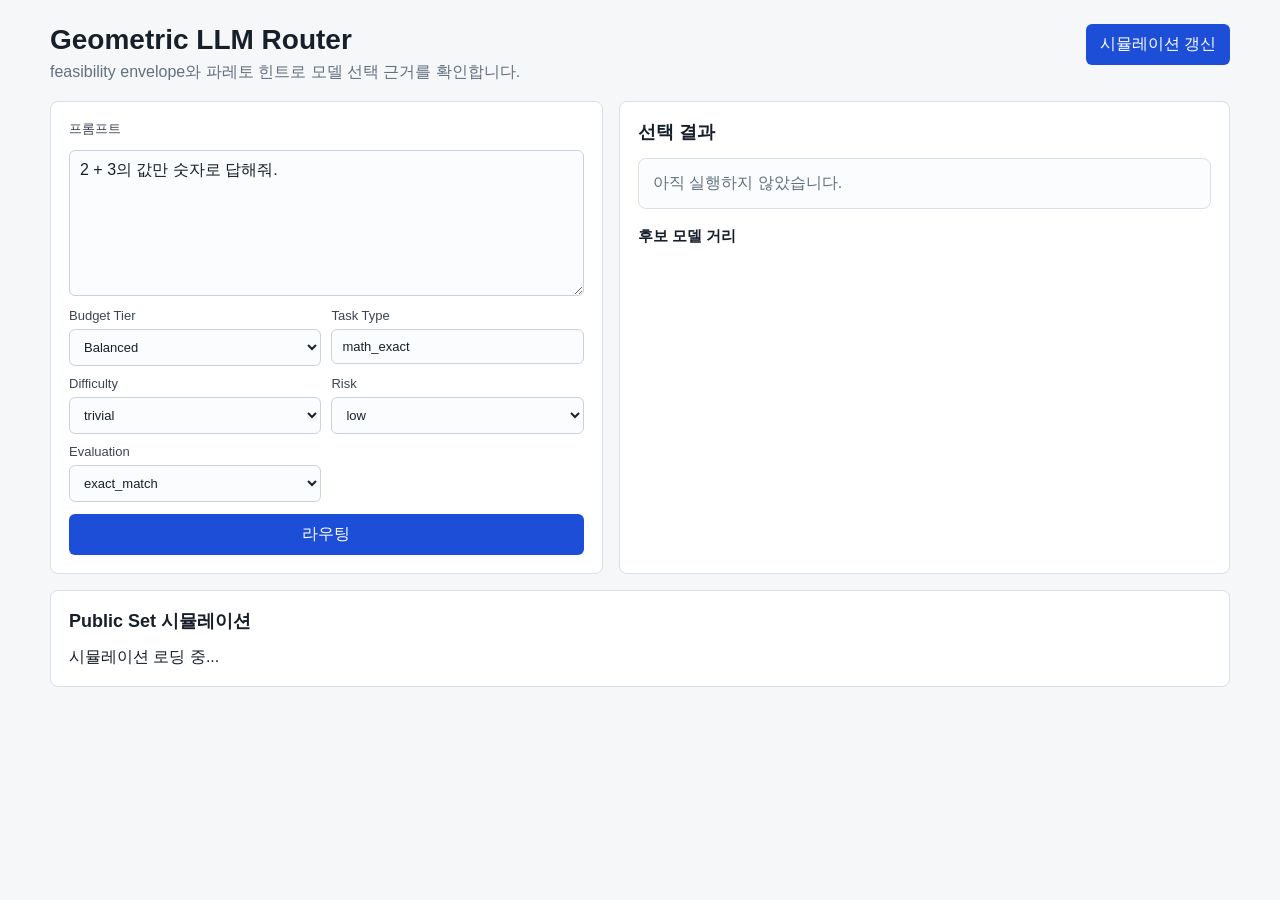
==== geometric_viewer/index.html @ f5169ef1 "feat: geometric-router 개발" ====
<!doctype html>
<html lang="ko">
  <head>
    <meta charset="utf-8" />
    <meta name="viewport" content="width=device-width, initial-scale=1" />
    <title>Geometric LLM Router</title>
    <link rel="stylesheet" href="styles.css" />
  </head>
  <body>
    <main class="shell">
      <header class="topbar">
        <div>
          <h1>Geometric LLM Router</h1>
          <p>feasibility envelope와 파레토 힌트로 모델 선택 근거를 확인합니다.</p>
        </div>
        <button id="refreshSimulation" type="button">시뮬레이션 갱신</button>
      </header>

      <section class="workspace">
        <form id="routeForm" class="panel route-panel">
          <label for="prompt">프롬프트</label>
          <textarea id="prompt" rows="7">2 + 3의 값만 숫자로 답해줘.</textarea>

          <div class="grid">
            <label>
              Budget Tier
              <select id="tier">
                <option value="fast">Fast</option>
                <option value="balanced" selected>Balanced</option>
                <option value="premium">Premium</option>
              </select>
            </label>
            <label>
              Task Type
              <input id="taskType" value="math_exact" />
            </label>
            <label>
              Difficulty
              <select id="difficulty">
                <option value="">auto</option>
                <option value="trivial" selected>trivial</option>
                <option value="medium">medium</option>
                <option value="hard">hard</option>
                <option value="unknown">unknown</option>
              </select>
            </label>
            <label>
              Risk
              <select id="riskLevel">
                <option value="">auto</option>
                <option value="low" selected>low</option>
                <option value="medium">medium</option>
                <option value="high">high</option>
              </select>
            </label>
            <label>
              Evaluation
              <select id="evaluationType">
                <option value="">unknown</option>
                <option value="exact_match" selected>exact_match</option>
                <option value="unit_test">unit_test</option>
                <option value="exact_json">exact_json</option>
                <option value="constraint_check">constraint_check</option>
                <option value="rubric_check">rubric_check</option>
                <option value="required_clarification">required_clarification</option>
              </select>
            </label>
          </div>

          <button type="submit">라우팅</button>
        </form>

        <section class="panel result-panel">
          <h2>선택 결과</h2>
          <div id="decision" class="decision empty">아직 실행하지 않았습니다.</div>
          <h3>후보 모델 거리</h3>
          <div id="candidates" class="candidate-list"></div>
        </section>
      </section>

      <section class="panel">
        <h2>Public Set 시뮬레이션</h2>
        <div id="simulation" class="simulation-grid"></div>
      </section>
    </main>
    <script src="app.js"></script>
  </body>
</html>
---- geometric_viewer/styles.css ----
:root {
  color-scheme: light;
  font-family: Arial, "Noto Sans KR", sans-serif;
  background: #f6f7f9;
  color: #17202a;
}

* {
  box-sizing: border-box;
}

body {
  margin: 0;
}

.shell {
  width: min(1180px, calc(100vw - 32px));
  margin: 0 auto;
  padding: 24px 0 40px;
}

.topbar {
  display: flex;
  justify-content: space-between;
  align-items: flex-start;
  gap: 16px;
  margin-bottom: 18px;
}

h1,
h2,
h3,
p {
  margin: 0;
}

h1 {
  font-size: 28px;
}

h2 {
  font-size: 18px;
  margin-bottom: 14px;
}

h3 {
  font-size: 15px;
  margin: 18px 0 10px;
}

p {
  margin-top: 6px;
  color: #617080;
}

button,
select,
input,
textarea {
  font: inherit;
}

button {
  border: 0;
  border-radius: 6px;
  background: #1d4ed8;
  color: white;
  padding: 10px 14px;
  cursor: pointer;
}

button:hover {
  background: #1e40af;
}

.workspace {
  display: grid;
  grid-template-columns: minmax(360px, 0.95fr) minmax(420px, 1.05fr);
  gap: 16px;
  margin-bottom: 16px;
}

.panel {
  background: white;
  border: 1px solid #d9e0e8;
  border-radius: 8px;
  padding: 18px;
}

.route-panel {
  display: flex;
  flex-direction: column;
  gap: 12px;
}

label {
  display: flex;
  flex-direction: column;
  gap: 6px;
  color: #3b4652;
  font-size: 13px;
}

textarea,
input,
select {
  width: 100%;
  border: 1px solid #c9d2dc;
  border-radius: 6px;
  padding: 9px 10px;
  background: #fbfcfd;
  color: #17202a;
}

textarea {
  resize: vertical;
  min-height: 140px;
}

.grid {
  display: grid;
  grid-template-columns: repeat(2, minmax(0, 1fr));
  gap: 10px;
}

.decision {
  border: 1px solid #d9e0e8;
  border-radius: 8px;
  padding: 14px;
  background: #fbfcfd;
}

.decision strong {
  display: block;
  font-size: 28px;
  margin-bottom: 8px;
}

.empty {
  color: #617080;
}

.evidence {
  display: grid;
  grid-template-columns: repeat(3, minmax(0, 1fr));
  gap: 8px;
  margin-top: 12px;
}

.metric {
  border: 1px solid #e1e7ee;
  border-radius: 6px;
  padding: 8px;
  background: white;
}

.metric span {
  display: block;
  color: #617080;
  font-size: 12px;
}

.metric b {
  font-size: 15px;
}

.candidate-list {
  display: grid;
  gap: 10px;
}

.candidate {
  border: 1px solid #d9e0e8;
  border-radius: 8px;
  padding: 12px;
}

.candidate-header {
  display: flex;
  justify-content: space-between;
  align-items: center;
  margin-bottom: 8px;
}

.badge {
  border-radius: 999px;
  padding: 4px 8px;
  font-size: 12px;
  background: #e5e7eb;
  color: #374151;
}

.badge.ok {
  background: #dcfce7;
  color: #166534;
}

.bar {
  height: 8px;
  border-radius: 999px;
  background: #e5e7eb;
  overflow: hidden;
}

.bar > div {
  height: 100%;
  background: #2563eb;
}

.simulation-grid {
  display: grid;
  grid-template-columns: repeat(3, minmax(0, 1fr));
  gap: 12px;
}

.sim-card {
  border: 1px solid #d9e0e8;
  border-radius: 8px;
  padding: 14px;
  background: #fbfcfd;
}

.sim-card h3 {
  margin-top: 0;
}

.sim-row {
  display: flex;
  justify-content: space-between;
  gap: 12px;
  padding: 5px 0;
  color: #3b4652;
}

@media (max-width: 860px) {
  .workspace,
  .simulation-grid {
    grid-template-columns: 1fr;
  }

  .topbar {
    flex-direction: column;
  }
}
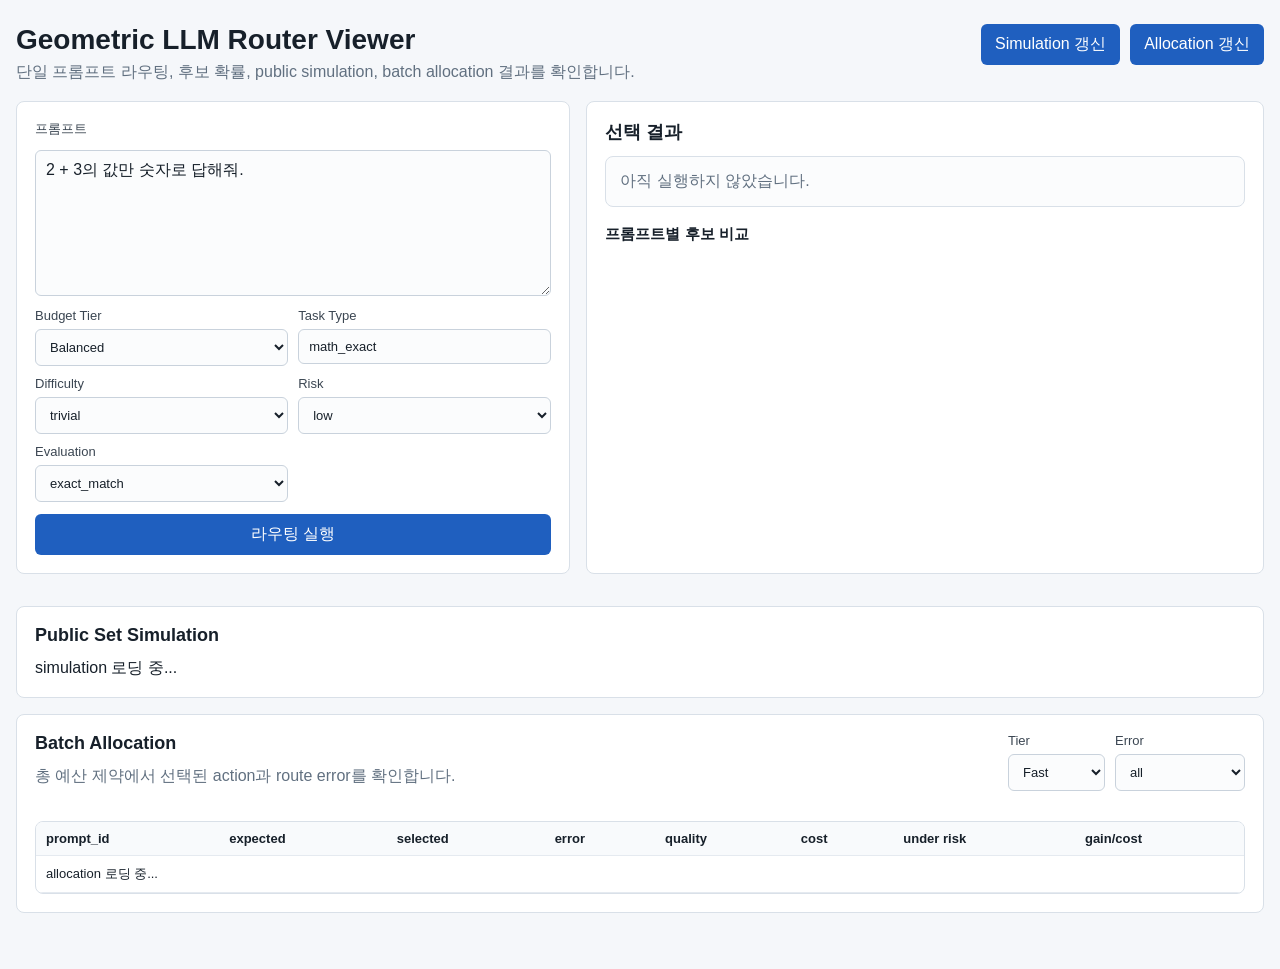
==== commit 7e650761: "refactor: viewer 완성도 개선         - batch allocation 결과 표         - under/over-route 케이스 필터         - " ====
--- a/geometric_viewer/index.html
+++ b/geometric_viewer/index.html
@@ -3,17 +3,20 @@
   <head>
     <meta charset="utf-8" />
     <meta name="viewport" content="width=device-width, initial-scale=1" />
-    <title>Geometric LLM Router</title>
+    <title>Geometric LLM Router Viewer</title>
     <link rel="stylesheet" href="styles.css" />
   </head>
   <body>
     <main class="shell">
       <header class="topbar">
         <div>
-          <h1>Geometric LLM Router</h1>
-          <p>feasibility envelope와 파레토 힌트로 모델 선택 근거를 확인합니다.</p>
+          <h1>Geometric LLM Router Viewer</h1>
+          <p>단일 프롬프트 라우팅, 후보 확률, public simulation, batch allocation 결과를 확인합니다.</p>
         </div>
-        <button id="refreshSimulation" type="button">시뮬레이션 갱신</button>
+        <div class="top-actions">
+          <button id="refreshSimulation" type="button">Simulation 갱신</button>
+          <button id="refreshAllocation" type="button">Allocation 갱신</button>
+        </div>
       </header>
 
       <section class="workspace">
@@ -51,36 +54,86 @@
                 <option value="low" selected>low</option>
                 <option value="medium">medium</option>
                 <option value="high">high</option>
+                <option value="unknown">unknown</option>
               </select>
             </label>
             <label>
               Evaluation
               <select id="evaluationType">
-                <option value="">unknown</option>
+                <option value="">auto</option>
                 <option value="exact_match" selected>exact_match</option>
+                <option value="numeric_count">numeric_count</option>
                 <option value="unit_test">unit_test</option>
                 <option value="exact_json">exact_json</option>
                 <option value="constraint_check">constraint_check</option>
                 <option value="rubric_check">rubric_check</option>
                 <option value="required_clarification">required_clarification</option>
+                <option value="refusal_check">refusal_check</option>
               </select>
             </label>
           </div>
 
-          <button type="submit">라우팅</button>
+          <button type="submit">라우팅 실행</button>
         </form>
 
         <section class="panel result-panel">
           <h2>선택 결과</h2>
           <div id="decision" class="decision empty">아직 실행하지 않았습니다.</div>
-          <h3>후보 모델 거리</h3>
+          <h3>프롬프트별 후보 비교</h3>
           <div id="candidates" class="candidate-list"></div>
         </section>
       </section>
 
       <section class="panel">
-        <h2>Public Set 시뮬레이션</h2>
+        <h2>Public Set Simulation</h2>
         <div id="simulation" class="simulation-grid"></div>
+      </section>
+
+      <section class="panel allocation-panel">
+        <div class="section-header">
+          <div>
+            <h2>Batch Allocation</h2>
+            <p>총 예산 제약에서 선택된 action과 route error를 확인합니다.</p>
+          </div>
+          <div class="filters">
+            <label>
+              Tier
+              <select id="allocationTier">
+                <option value="fast" selected>Fast</option>
+                <option value="balanced">Balanced</option>
+                <option value="premium">Premium</option>
+              </select>
+            </label>
+            <label>
+              Error
+              <select id="allocationFilter">
+                <option value="all" selected>all</option>
+                <option value="under_route">under_route</option>
+                <option value="over_route">over_route</option>
+                <option value="should_abstain">should_abstain</option>
+                <option value="ok">ok</option>
+              </select>
+            </label>
+          </div>
+        </div>
+        <div id="allocationSummary" class="summary-strip"></div>
+        <div class="table-wrap">
+          <table>
+            <thead>
+              <tr>
+                <th>prompt_id</th>
+                <th>expected</th>
+                <th>selected</th>
+                <th>error</th>
+                <th>quality</th>
+                <th>cost</th>
+                <th>under risk</th>
+                <th>gain/cost</th>
+              </tr>
+            </thead>
+            <tbody id="allocationRows"></tbody>
+          </table>
+        </div>
       </section>
     </main>
     <script src="app.js"></script>
--- a/geometric_viewer/styles.css
+++ b/geometric_viewer/styles.css
@@ -1,7 +1,7 @@
 :root {
   color-scheme: light;
   font-family: Arial, "Noto Sans KR", sans-serif;
-  background: #f6f7f9;
+  background: #f5f7fa;
   color: #17202a;
 }
 
@@ -14,17 +14,25 @@
 }
 
 .shell {
-  width: min(1180px, calc(100vw - 32px));
+  width: min(1280px, calc(100vw - 32px));
   margin: 0 auto;
   padding: 24px 0 40px;
 }
 
-.topbar {
+.topbar,
+.section-header {
   display: flex;
   justify-content: space-between;
   align-items: flex-start;
   gap: 16px;
   margin-bottom: 18px;
+}
+
+.top-actions,
+.filters {
+  display: flex;
+  gap: 10px;
+  align-items: end;
 }
 
 h1,
@@ -40,7 +48,7 @@
 
 h2 {
   font-size: 18px;
-  margin-bottom: 14px;
+  margin-bottom: 12px;
 }
 
 h3 {
@@ -63,19 +71,20 @@
 button {
   border: 0;
   border-radius: 6px;
-  background: #1d4ed8;
+  background: #1f5fbf;
   color: white;
   padding: 10px 14px;
   cursor: pointer;
+  white-space: nowrap;
 }
 
 button:hover {
-  background: #1e40af;
+  background: #174a99;
 }
 
 .workspace {
   display: grid;
-  grid-template-columns: minmax(360px, 0.95fr) minmax(420px, 1.05fr);
+  grid-template-columns: minmax(360px, 0.9fr) minmax(460px, 1.1fr);
   gap: 16px;
   margin-bottom: 16px;
 }
@@ -85,6 +94,7 @@
   border: 1px solid #d9e0e8;
   border-radius: 8px;
   padding: 18px;
+  margin-bottom: 16px;
 }
 
 .route-panel {
@@ -147,20 +157,25 @@
   margin-top: 12px;
 }
 
-.metric {
+.metric,
+.summary-pill {
   border: 1px solid #e1e7ee;
   border-radius: 6px;
   padding: 8px;
   background: white;
 }
 
-.metric span {
+.metric span,
+.summary-pill span,
+.kv-grid span {
   display: block;
   color: #617080;
   font-size: 12px;
 }
 
-.metric b {
+.metric b,
+.summary-pill b,
+.kv-grid b {
   font-size: 15px;
 }
 
@@ -173,13 +188,18 @@
   border: 1px solid #d9e0e8;
   border-radius: 8px;
   padding: 12px;
+}
+
+.candidate.selected {
+  border-color: #1f5fbf;
+  background: #f4f8ff;
 }
 
 .candidate-header {
   display: flex;
   justify-content: space-between;
   align-items: center;
-  margin-bottom: 8px;
+  margin-bottom: 10px;
 }
 
 .badge {
@@ -195,16 +215,39 @@
   color: #166534;
 }
 
-.bar {
+.prob-row {
+  display: grid;
+  grid-template-columns: 150px 1fr 52px;
+  gap: 8px;
+  align-items: center;
+  margin: 7px 0;
+  color: #3b4652;
+  font-size: 13px;
+}
+
+.prob-track {
   height: 8px;
   border-radius: 999px;
   background: #e5e7eb;
   overflow: hidden;
 }
 
-.bar > div {
+.prob-track > div {
   height: 100%;
-  background: #2563eb;
+  background: #1f5fbf;
+}
+
+.kv-grid {
+  display: grid;
+  grid-template-columns: repeat(4, minmax(0, 1fr));
+  gap: 8px;
+  margin-top: 10px;
+}
+
+.kv-grid > div {
+  border: 1px solid #e1e7ee;
+  border-radius: 6px;
+  padding: 8px;
 }
 
 .simulation-grid {
@@ -232,13 +275,98 @@
   color: #3b4652;
 }
 
-@media (max-width: 860px) {
+.selection-counts {
+  display: flex;
+  flex-wrap: wrap;
+  gap: 6px;
+  margin-top: 8px;
+}
+
+.selection-counts span {
+  border-radius: 999px;
+  background: #eef2f7;
+  padding: 4px 8px;
+  font-size: 12px;
+}
+
+.summary-strip {
+  display: grid;
+  grid-template-columns: repeat(4, minmax(0, 1fr));
+  gap: 8px;
+  margin-bottom: 12px;
+}
+
+.table-wrap {
+  max-height: 520px;
+  overflow: auto;
+  border: 1px solid #d9e0e8;
+  border-radius: 8px;
+}
+
+table {
+  width: 100%;
+  border-collapse: collapse;
+  font-size: 13px;
+}
+
+th,
+td {
+  padding: 9px 10px;
+  border-bottom: 1px solid #e5eaf0;
+  text-align: left;
+  white-space: nowrap;
+}
+
+th {
+  position: sticky;
+  top: 0;
+  background: #f8fafc;
+  z-index: 1;
+}
+
+tr.under_route {
+  background: #fff7ed;
+}
+
+tr.over_route {
+  background: #eff6ff;
+}
+
+tr.should_abstain {
+  background: #fef2f2;
+}
+
+tr.ok {
+  background: #f7fff9;
+}
+
+.route-error {
+  border-radius: 999px;
+  background: #eef2f7;
+  padding: 4px 8px;
+}
+
+@media (max-width: 920px) {
   .workspace,
-  .simulation-grid {
+  .simulation-grid,
+  .summary-strip {
     grid-template-columns: 1fr;
   }
 
-  .topbar {
+  .topbar,
+  .section-header,
+  .top-actions,
+  .filters {
     flex-direction: column;
+    align-items: stretch;
   }
-}
+
+  .kv-grid,
+  .evidence {
+    grid-template-columns: repeat(2, minmax(0, 1fr));
+  }
+
+  .prob-row {
+    grid-template-columns: 1fr;
+  }
+}
